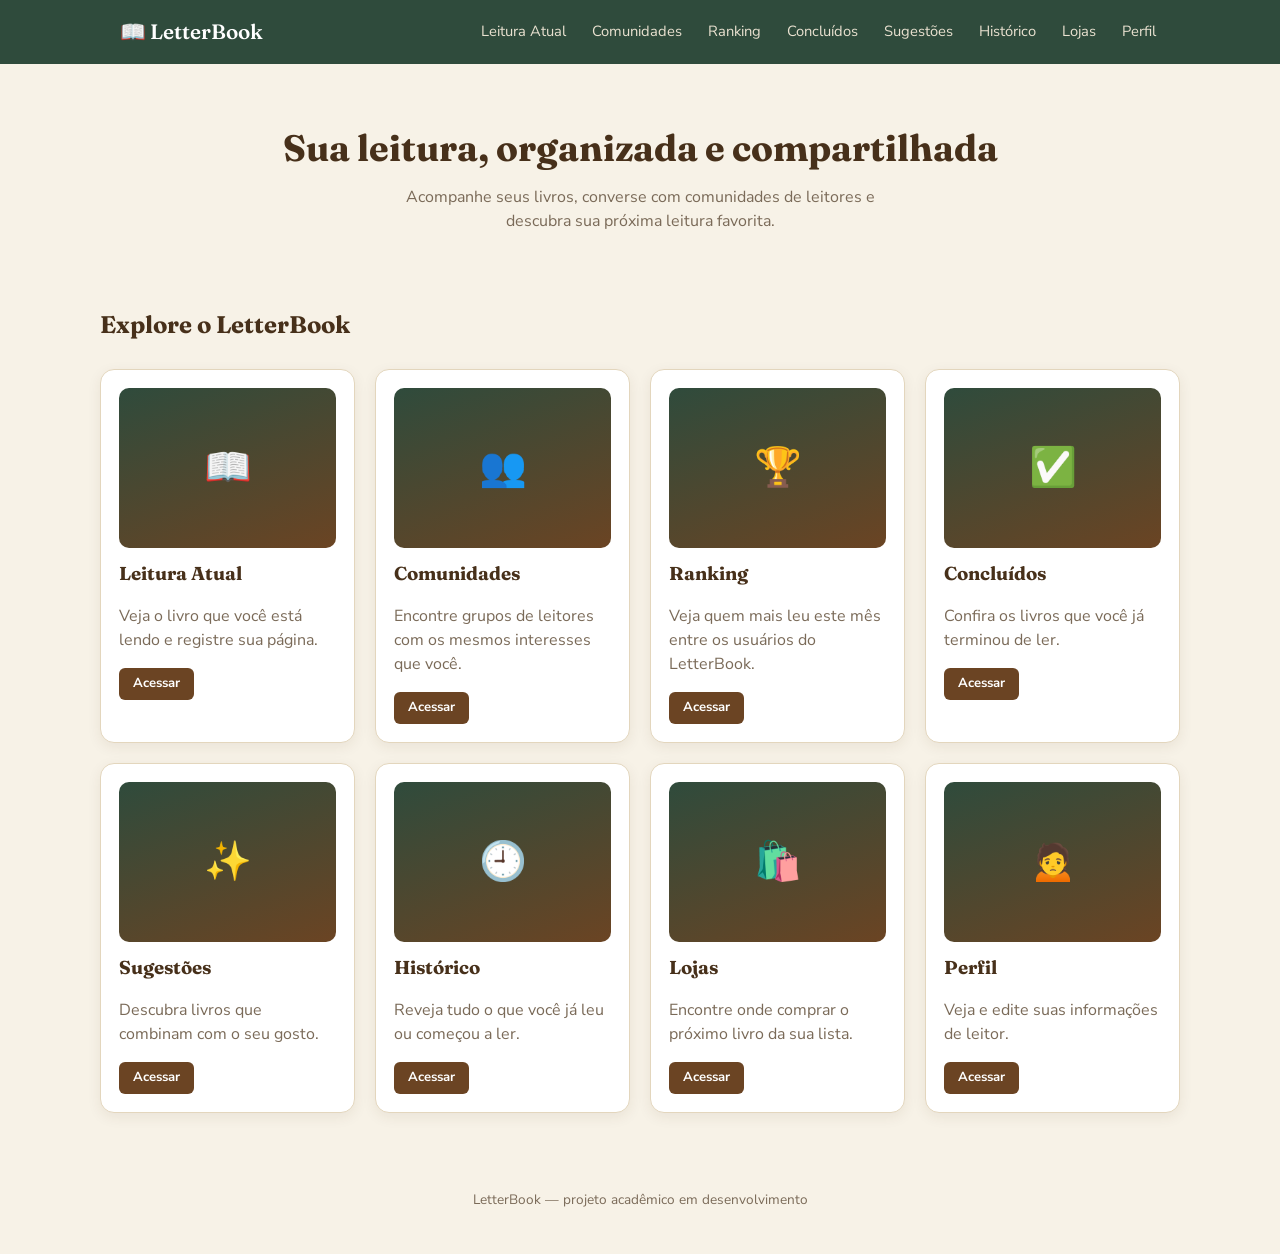
==== index.html @ 96f24688 "Primeiro commit do projeto" ====
<!DOCTYPE html>
<html lang="pt-br">
<head>
  <meta charset="UTF-8">
  <meta name="viewport" content="width=device-width, initial-scale=1.0">
  <title>LetterBook — Sua jornada de leitura</title>
  <link rel="stylesheet" href="css/style.css">
</head>
<body>

  <header class="navbar">
    <div class="nav-container">
      <a href="index.html" class="logo">📖 LetterBook</a>
      <nav class="nav-links" id="navLinks">
        <a href="pages/leitura.html">Leitura Atual</a>
        <a href="pages/comunidades.html">Comunidades</a>
        <a href="pages/ranking.html">Ranking</a>
        <a href="pages/concluidos.html">Concluídos</a>
        <a href="pages/sugestoes.html">Sugestões</a>
        <a href="pages/historico.html">Histórico</a>
        <a href="pages/lojas.html">Lojas</a>
        <a href="pages/perfil.html">Perfil</a>
      </nav>
      <button class="menu-toggle" id="menuToggle">☰</button>
    </div>
  </header>

  <section class="hero">
    <div class="container">
      <h1>Sua leitura, organizada e compartilhada</h1>
      <p>Acompanhe seus livros, converse com comunidades de leitores e descubra sua próxima leitura favorita.</p>
    </div>
  </section>

  <section class="section container">
    <div class="section-title">
      <h2>Explore o LetterBook</h2>
    </div>
    <div class="grid">

      <div class="card">
        <div class="card-cover">📖</div>
        <h3>Leitura Atual</h3>
        <p>Veja o livro que você está lendo e registre sua página.</p>
        <a href="pages/leitura.html" class="btn btn-small">Acessar</a>
      </div>

      <div class="card">
        <div class="card-cover">👥</div>
        <h3>Comunidades</h3>
        <p>Encontre grupos de leitores com os mesmos interesses que você.</p>
        <a href="pages/comunidades.html" class="btn btn-small">Acessar</a>
      </div>

      <div class="card">
        <div class="card-cover">🏆</div>
        <h3>Ranking</h3>
        <p>Veja quem mais leu este mês entre os usuários do LetterBook.</p>
        <a href="pages/ranking.html" class="btn btn-small">Acessar</a>
      </div>

      <div class="card">
        <div class="card-cover">✅</div>
        <h3>Concluídos</h3>
        <p>Confira os livros que você já terminou de ler.</p>
        <a href="pages/concluidos.html" class="btn btn-small">Acessar</a>
      </div>

      <div class="card">
        <div class="card-cover">✨</div>
        <h3>Sugestões</h3>
        <p>Descubra livros que combinam com o seu gosto.</p>
        <a href="pages/sugestoes.html" class="btn btn-small">Acessar</a>
      </div>

      <div class="card">
        <div class="card-cover">🕘</div>
        <h3>Histórico</h3>
        <p>Reveja tudo o que você já leu ou começou a ler.</p>
        <a href="pages/historico.html" class="btn btn-small">Acessar</a>
      </div>

      <div class="card">
        <div class="card-cover">🛍️</div>
        <h3>Lojas</h3>
        <p>Encontre onde comprar o próximo livro da sua lista.</p>
        <a href="pages/lojas.html" class="btn btn-small">Acessar</a>
      </div>

      <div class="card">
        <div class="card-cover">🙍</div>
        <h3>Perfil</h3>
        <p>Veja e edite suas informações de leitor.</p>
        <a href="pages/perfil.html" class="btn btn-small">Acessar</a>
      </div>

    </div>
  </section>

  <footer>
    <p>LetterBook — projeto acadêmico em desenvolvimento</p>
  </footer>

  <script src="js/script.js"></script>
</body>
</html>
---- css/style.css ----
/* ===== LetterBook — estilos gerais ===== */

@import url('https://fonts.googleapis.com/css2?family=Fraunces:wght@500;600;700&family=Nunito+Sans:wght@400;600;700&display=swap');

:root {
  --bg: #f7f2e7;
  --bg-card: #ffffff;
  --brown: #6b4423;
  --brown-dark: #47301a;
  --green: #2f4b3c;
  --gold: #c9a227;
  --text: #3a2e22;
  --text-light: #7a6a58;
  --border: #e3d6bd;
  --radius: 14px;
  --shadow: 0 4px 14px rgba(74, 51, 24, 0.08);
}

* {
  box-sizing: border-box;
}

body {
  margin: 0;
  background: var(--bg);
  color: var(--text);
  font-family: 'Nunito Sans', sans-serif;
  line-height: 1.5;
}

h1, h2, h3 {
  font-family: 'Fraunces', serif;
  color: var(--brown-dark);
  margin: 0 0 8px;
}

p {
  color: var(--text-light);
}

a {
  color: inherit;
  text-decoration: none;
}

img {
  max-width: 100%;
  display: block;
}

.container {
  max-width: 1080px;
  margin: 0 auto;
  padding: 0 20px;
}

/* ---- Navbar ---- */
.navbar {
  background: var(--green);
  position: sticky;
  top: 0;
  z-index: 10;
}

.nav-container {
  max-width: 1080px;
  margin: 0 auto;
  padding: 14px 20px;
  display: flex;
  align-items: center;
  justify-content: space-between;
}

.logo {
  font-family: 'Fraunces', serif;
  font-size: 1.3rem;
  font-weight: 600;
  color: #fff;
}

.nav-links {
  display: flex;
  gap: 18px;
  flex-wrap: wrap;
}

.nav-links a {
  color: #e9e1d0;
  font-size: 0.92rem;
  padding: 6px 4px;
  border-bottom: 2px solid transparent;
  transition: border-color 0.15s ease, color 0.15s ease;
}

.nav-links a:hover,
.nav-links a.active {
  color: #fff;
  border-bottom-color: var(--gold);
}

.menu-toggle {
  display: none;
  background: none;
  border: none;
  color: #fff;
  font-size: 1.4rem;
  cursor: pointer;
}

@media (max-width: 780px) {
  .menu-toggle {
    display: block;
  }
  .nav-links {
    display: none;
    width: 100%;
    flex-direction: column;
    gap: 10px;
    padding-top: 12px;
  }
  .nav-links.open {
    display: flex;
  }
  .nav-container {
    flex-wrap: wrap;
  }
}

/* ---- Hero ---- */
.hero {
  padding: 56px 0 40px;
  text-align: center;
}

.hero h1 {
  font-size: 2.3rem;
  margin-bottom: 10px;
}

.hero p {
  max-width: 520px;
  margin: 0 auto;
}

/* ---- Botões ---- */
.btn {
  display: inline-block;
  background: var(--brown);
  color: #fff;
  border: none;
  padding: 10px 20px;
  border-radius: 8px;
  font-family: 'Nunito Sans', sans-serif;
  font-weight: 700;
  font-size: 0.92rem;
  cursor: pointer;
  transition: background 0.15s ease;
}

.btn:hover {
  background: var(--brown-dark);
}

.btn-outline {
  background: transparent;
  color: var(--brown);
  border: 2px solid var(--brown);
}

.btn-outline:hover {
  background: var(--brown);
  color: #fff;
}

.btn-small {
  padding: 6px 14px;
  font-size: 0.82rem;
  border-radius: 6px;
}

/* ---- Seções e cards ---- */
.section {
  padding: 34px 0;
}

.section-title {
  display: flex;
  align-items: baseline;
  justify-content: space-between;
  margin-bottom: 18px;
}

.grid {
  display: grid;
  grid-template-columns: repeat(auto-fill, minmax(230px, 1fr));
  gap: 20px;
}

.card {
  background: var(--bg-card);
  border-radius: var(--radius);
  box-shadow: var(--shadow);
  border: 1px solid var(--border);
  padding: 18px;
}

.card-cover {
  width: 100%;
  height: 160px;
  border-radius: 10px;
  margin-bottom: 12px;
  display: flex;
  align-items: center;
  justify-content: center;
  font-size: 2.4rem;
  background: linear-gradient(160deg, var(--green), var(--brown));
  color: #f7f2e7;
}

.tag {
  display: inline-block;
  background: #f1e7d2;
  color: var(--brown-dark);
  font-size: 0.75rem;
  font-weight: 700;
  padding: 3px 10px;
  border-radius: 20px;
  margin-bottom: 8px;
}

/* ---- Leitura atual (PBI-01 / PBI-07) ---- */
.reading-panel {
  background: var(--bg-card);
  border-radius: var(--radius);
  box-shadow: var(--shadow);
  border: 1px solid var(--border);
  padding: 26px;
  display: grid;
  grid-template-columns: 140px 1fr;
  gap: 24px;
}

.reading-cover {
  width: 140px;
  height: 200px;
  border-radius: 10px;
  background: linear-gradient(160deg, var(--brown), var(--green));
  display: flex;
  align-items: center;
  justify-content: center;
  font-size: 2.6rem;
  color: #f7f2e7;
}

.progress-bar {
  width: 100%;
  height: 10px;
  background: #ecdfc4;
  border-radius: 20px;
  overflow: hidden;
  margin: 10px 0;
}

.progress-fill {
  height: 100%;
  background: var(--gold);
}

.field-row {
  display: flex;
  gap: 10px;
  align-items: center;
  margin-top: 14px;
  flex-wrap: wrap;
}

.field-row input {
  padding: 8px 12px;
  border-radius: 8px;
  border: 1px solid var(--border);
  font-family: inherit;
  width: 110px;
}

.session-box {
  margin-top: 18px;
  padding: 14px;
  border: 1px dashed var(--border);
  border-radius: 10px;
  color: var(--text-light);
  font-size: 0.88rem;
}

@media (max-width: 560px) {
  .reading-panel {
    grid-template-columns: 1fr;
  }
  .reading-cover {
    width: 100px;
    height: 140px;
  }
}

/* ---- Ranking ---- */
.podium {
  display: flex;
  justify-content: center;
  align-items: flex-end;
  gap: 14px;
  margin-bottom: 28px;
  flex-wrap: wrap;
}

.podium-item {
  background: var(--bg-card);
  border: 1px solid var(--border);
  border-radius: var(--radius);
  padding: 16px;
  text-align: center;
  width: 140px;
}

.podium-item.first {
  border-top: 4px solid var(--gold);
  transform: translateY(-10px);
}

table {
  width: 100%;
  border-collapse: collapse;
  background: var(--bg-card);
  border-radius: var(--radius);
  overflow: hidden;
  box-shadow: var(--shadow);
}

th, td {
  text-align: left;
  padding: 12px 16px;
  border-bottom: 1px solid var(--border);
}

th {
  background: #f1e7d2;
  color: var(--brown-dark);
  font-family: 'Fraunces', serif;
}

/* ---- Histórico ---- */
.history-item {
  display: flex;
  justify-content: space-between;
  align-items: center;
  background: var(--bg-card);
  border: 1px solid var(--border);
  border-radius: 10px;
  padding: 14px 18px;
  margin-bottom: 10px;
  flex-wrap: wrap;
  gap: 8px;
}

.status {
  font-size: 0.78rem;
  font-weight: 700;
  padding: 4px 12px;
  border-radius: 20px;
}

.status.lendo {
  background: #fdeecb;
  color: #8a5a00;
}

.status.concluido {
  background: #dcece1;
  color: var(--green);
}

/* ---- Perfil ---- */
.profile-header {
  display: flex;
  align-items: center;
  gap: 20px;
  flex-wrap: wrap;
}

.avatar {
  width: 96px;
  height: 96px;
  border-radius: 50%;
  background: linear-gradient(160deg, var(--gold), var(--brown));
  display: flex;
  align-items: center;
  justify-content: center;
  font-size: 2.2rem;
  color: #fff;
}

.stats-row {
  display: flex;
  gap: 28px;
  margin-top: 16px;
  flex-wrap: wrap;
}

.stat {
  text-align: center;
}

.stat strong {
  display: block;
  font-family: 'Fraunces', serif;
  font-size: 1.4rem;
  color: var(--brown-dark);
}

/* ---- Formulário simples (informações / edição) ---- */
.form-box {
  background: var(--bg-card);
  border: 1px solid var(--border);
  border-radius: var(--radius);
  padding: 22px;
  box-shadow: var(--shadow);
}

.form-row {
  margin-bottom: 14px;
}

.form-row label {
  display: block;
  font-size: 0.85rem;
  font-weight: 700;
  color: var(--text);
  margin-bottom: 4px;
}

.form-row input,
.form-row select {
  width: 100%;
  padding: 9px 12px;
  border-radius: 8px;
  border: 1px solid var(--border);
  font-family: inherit;
  background: #fdfaf3;
}

.form-row input:disabled {
  color: var(--text-light);
}

/* ---- Footer ---- */
footer {
  text-align: center;
  padding: 30px 20px;
  color: var(--text-light);
  font-size: 0.85rem;
}

.msg-feedback {
  margin-top: 10px;
  font-size: 0.85rem;
  font-weight: 700;
  color: var(--green);
  min-height: 1.2em;
}
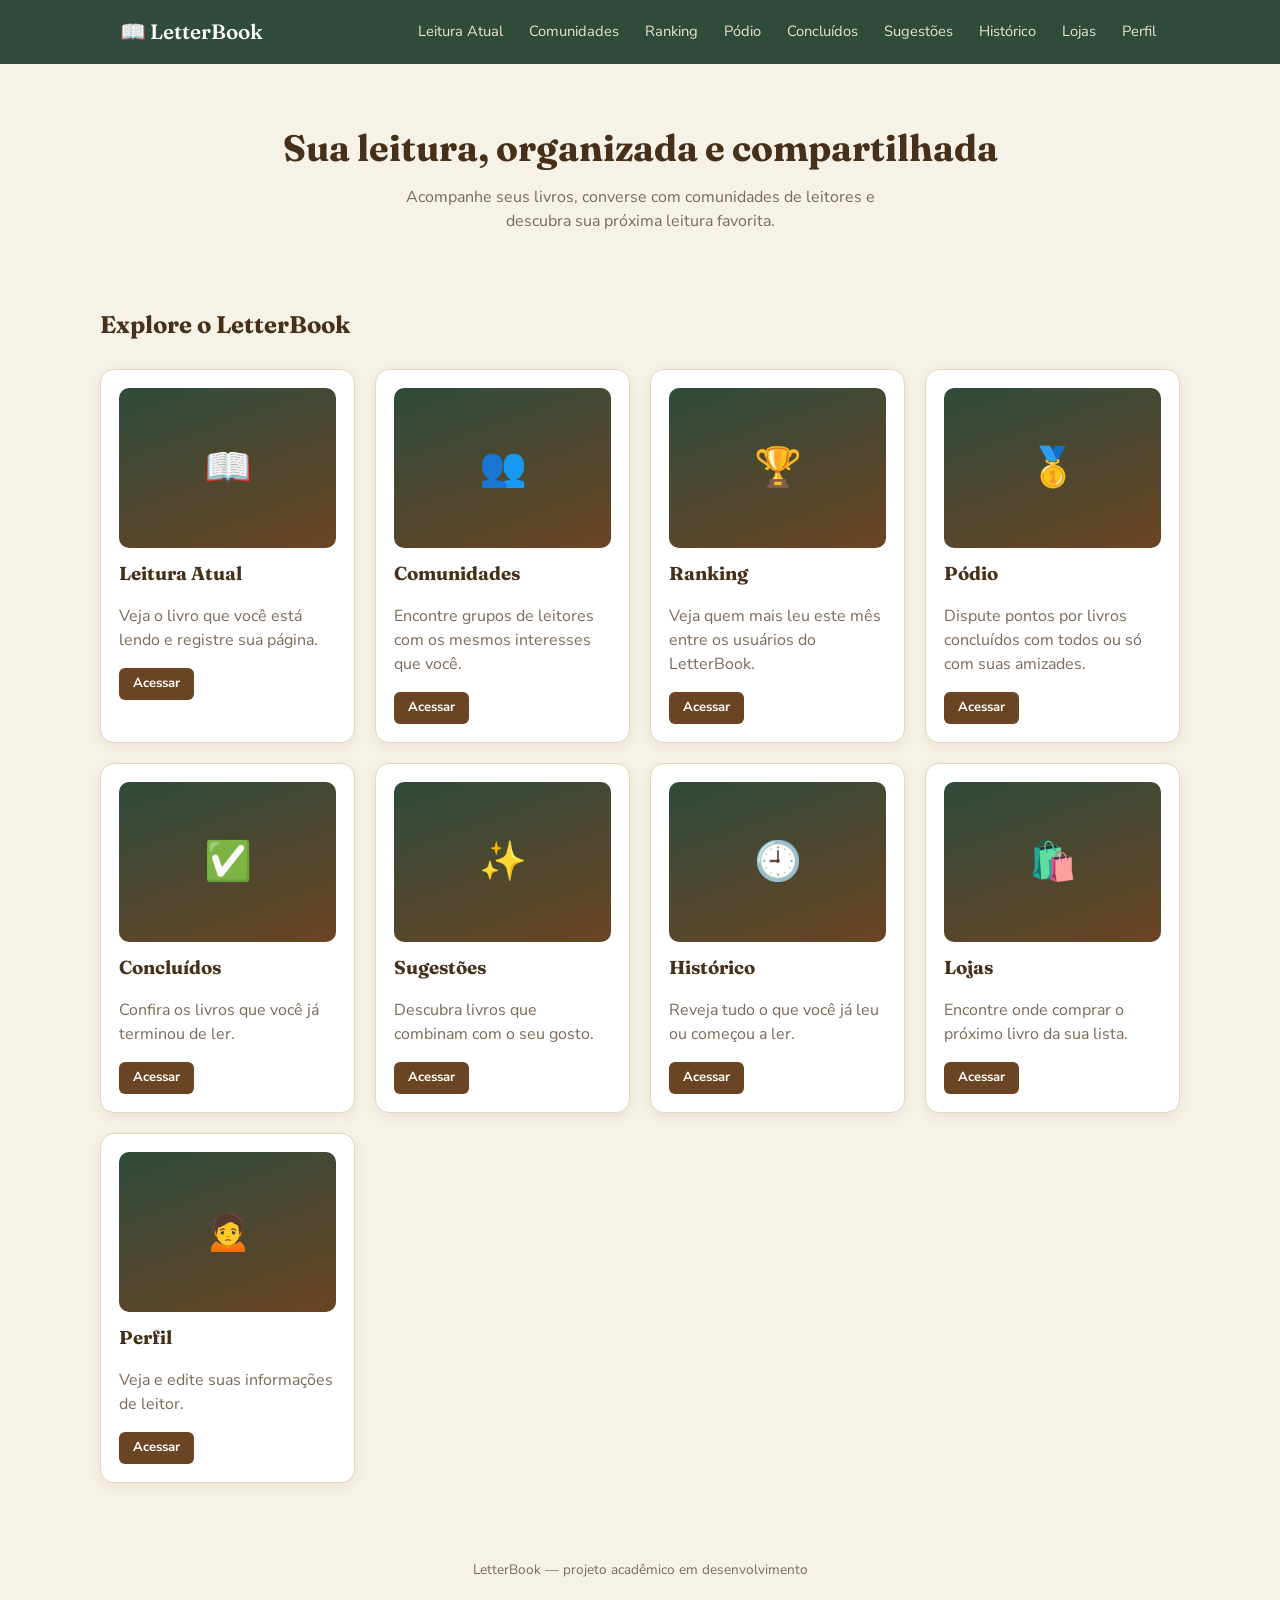
==== commit f48f394a: "PBI-04: Contabilizar os livros concluídos - Cria a aba Pódio (pages/podio.html) com link no menu e n" ====
--- a/index.html
+++ b/index.html
@@ -15,6 +15,7 @@
         <a href="pages/leitura.html">Leitura Atual</a>
         <a href="pages/comunidades.html">Comunidades</a>
         <a href="pages/ranking.html">Ranking</a>
+        <a href="pages/podio.html">Pódio</a>
         <a href="pages/concluidos.html">Concluídos</a>
         <a href="pages/sugestoes.html">Sugestões</a>
         <a href="pages/historico.html">Histórico</a>
@@ -57,6 +58,13 @@
         <h3>Ranking</h3>
         <p>Veja quem mais leu este mês entre os usuários do LetterBook.</p>
         <a href="pages/ranking.html" class="btn btn-small">Acessar</a>
+      </div>
+
+      <div class="card">
+        <div class="card-cover">🥇</div>
+        <h3>Pódio</h3>
+        <p>Dispute pontos por livros concluídos com todos ou só com suas amizades.</p>
+        <a href="pages/podio.html" class="btn btn-small">Acessar</a>
       </div>
 
       <div class="card">
--- a/css/style.css
+++ b/css/style.css
@@ -465,3 +465,33 @@
   color: var(--green);
   min-height: 1.2em;
 }
+
+/* ---- Pódio (PBI-04) ---- */
+.filter-row {
+  display: flex;
+  align-items: center;
+  gap: 10px;
+  flex-wrap: wrap;
+  margin: 18px 0 4px;
+}
+
+.filter-btn {
+  background: transparent;
+  color: var(--brown);
+  border: 2px solid var(--brown);
+}
+
+.filter-btn.active,
+.filter-btn:hover {
+  background: var(--brown);
+  color: #fff;
+}
+
+tr.row-you td {
+  background: #fbf3df;
+  font-weight: 700;
+}
+
+.table-scroll {
+  overflow-x: auto;
+}
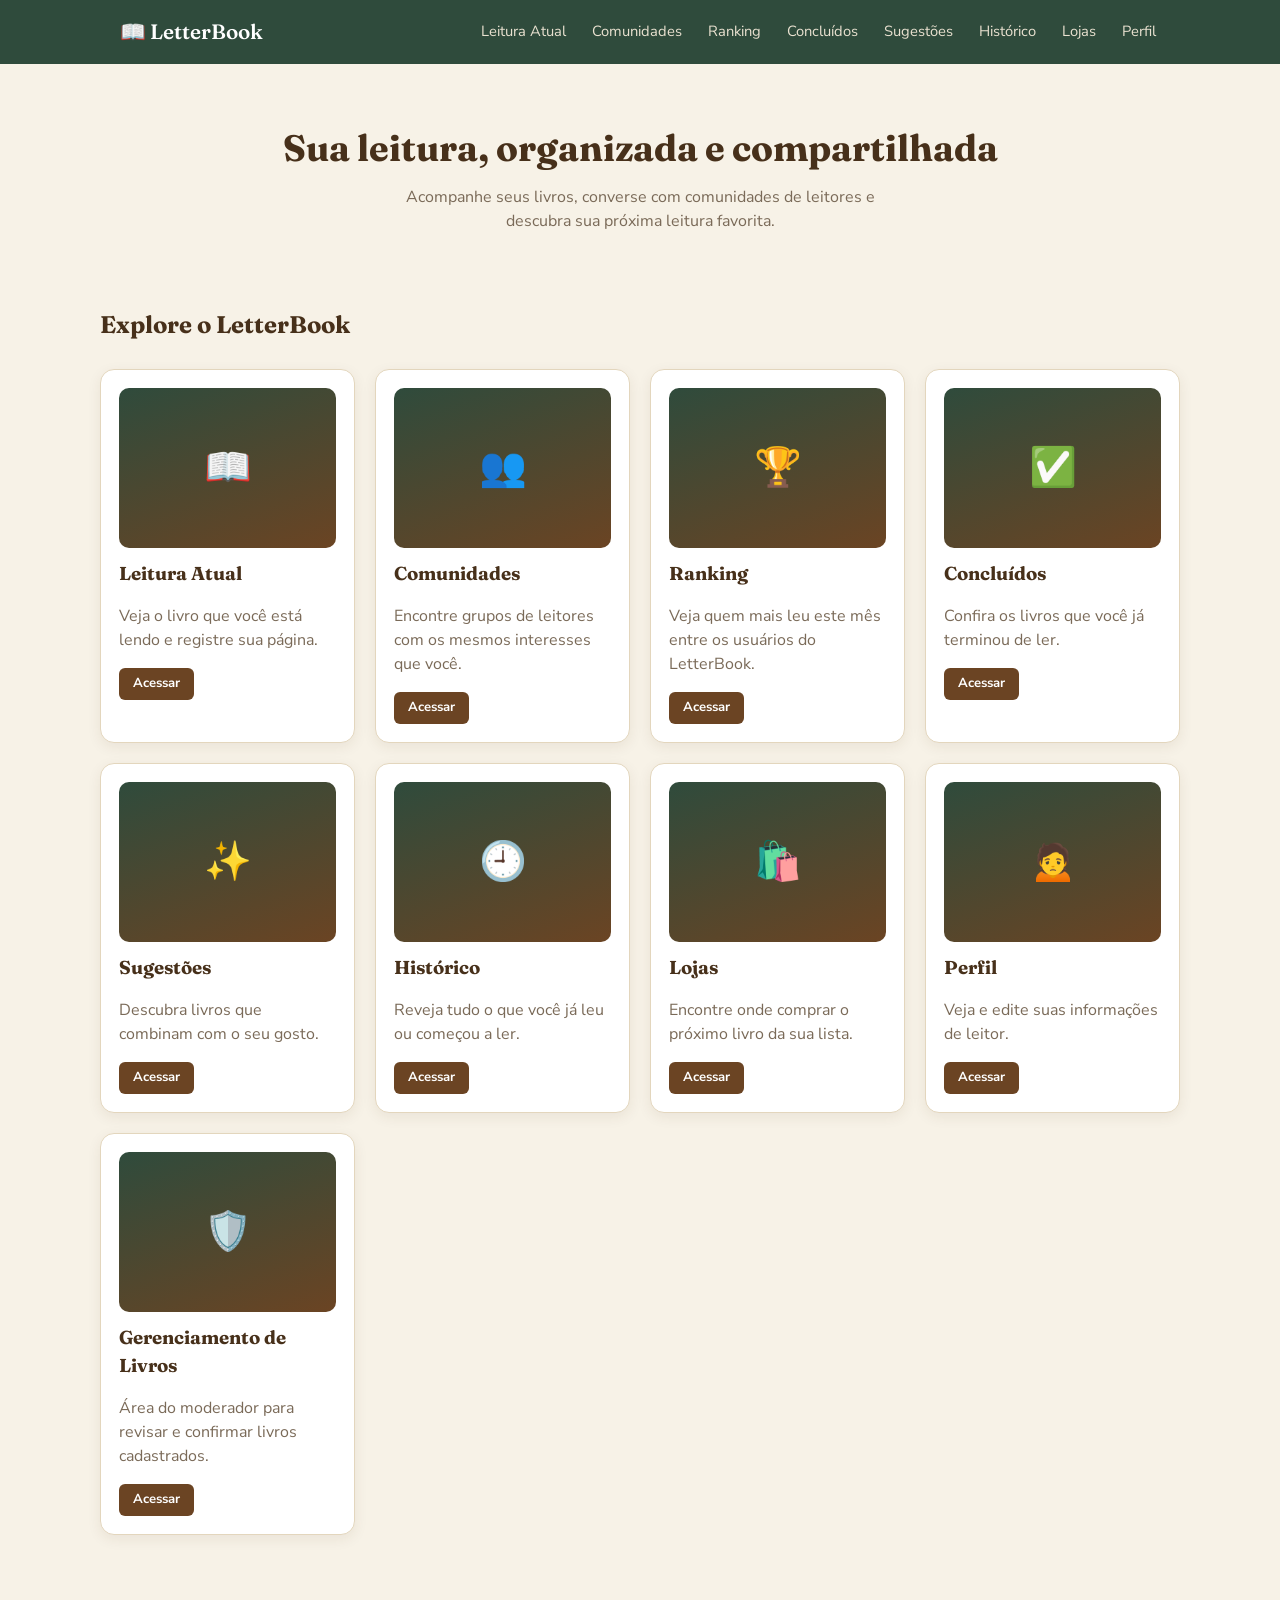
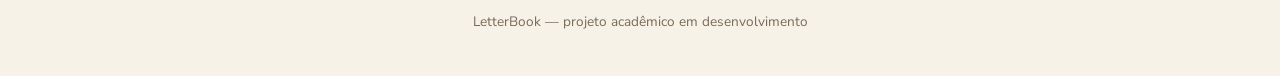
==== commit 837921e9: "pbi 05 e 06 implementa PBI-05 (sugestão de livro) e PBI-06 (revisão do moderador) com cenários de fa" ====
--- a/index.html
+++ b/index.html
@@ -15,7 +15,6 @@
         <a href="pages/leitura.html">Leitura Atual</a>
         <a href="pages/comunidades.html">Comunidades</a>
         <a href="pages/ranking.html">Ranking</a>
-        <a href="pages/podio.html">Pódio</a>
         <a href="pages/concluidos.html">Concluídos</a>
         <a href="pages/sugestoes.html">Sugestões</a>
         <a href="pages/historico.html">Histórico</a>
@@ -61,13 +60,6 @@
       </div>
 
       <div class="card">
-        <div class="card-cover">🥇</div>
-        <h3>Pódio</h3>
-        <p>Dispute pontos por livros concluídos com todos ou só com suas amizades.</p>
-        <a href="pages/podio.html" class="btn btn-small">Acessar</a>
-      </div>
-
-      <div class="card">
         <div class="card-cover">✅</div>
         <h3>Concluídos</h3>
         <p>Confira os livros que você já terminou de ler.</p>
@@ -102,6 +94,13 @@
         <a href="pages/perfil.html" class="btn btn-small">Acessar</a>
       </div>
 
+      <div class="card">
+        <div class="card-cover">🛡️</div>
+        <h3>Gerenciamento de Livros</h3>
+        <p>Área do moderador para revisar e confirmar livros cadastrados.</p>
+        <a href="pages/moderacao.html" class="btn btn-small">Acessar</a>
+      </div>
+
     </div>
   </section>
 
--- a/css/style.css
+++ b/css/style.css
@@ -466,32 +466,57 @@
   min-height: 1.2em;
 }
 
-/* ---- Pódio (PBI-04) ---- */
-.filter-row {
-  display: flex;
-  align-items: center;
+/* ---- Notificações (PBI-05) ---- */
+.notif-list {
+  display: flex;
+  flex-direction: column;
   gap: 10px;
-  flex-wrap: wrap;
-  margin: 18px 0 4px;
-}
-
-.filter-btn {
-  background: transparent;
-  color: var(--brown);
-  border: 2px solid var(--brown);
-}
-
-.filter-btn.active,
-.filter-btn:hover {
-  background: var(--brown);
-  color: #fff;
-}
-
-tr.row-you td {
-  background: #fbf3df;
-  font-weight: 700;
-}
-
-.table-scroll {
-  overflow-x: auto;
-}
+  margin: 14px 0;
+}
+
+.notif-item {
+  display: flex;
+  gap: 12px;
+  align-items: flex-start;
+  padding: 12px 14px;
+  border: 1px solid var(--border);
+  border-radius: 10px;
+  cursor: pointer;
+}
+
+.notif-item input {
+  margin-top: 4px;
+  accent-color: var(--brown);
+}
+
+.notif-item small {
+  display: block;
+  color: var(--text-light);
+}
+
+.notif-highlight {
+  padding: 14px;
+  border-radius: 10px;
+  background: #f1e7d2;
+  border-left: 4px solid var(--gold);
+}
+
+/* ---- Gerenciamento de livros (PBI-06) ---- */
+.review-panel {
+  margin-top: 20px;
+}
+
+.review-table {
+  box-shadow: none;
+  border: 1px solid var(--border);
+}
+
+.review-table th {
+  width: 40%;
+  font-size: 0.9rem;
+}
+
+/* Garante que elementos com o atributo hidden fiquem escondidos */
+[hidden] {
+  display: none !important;
+}
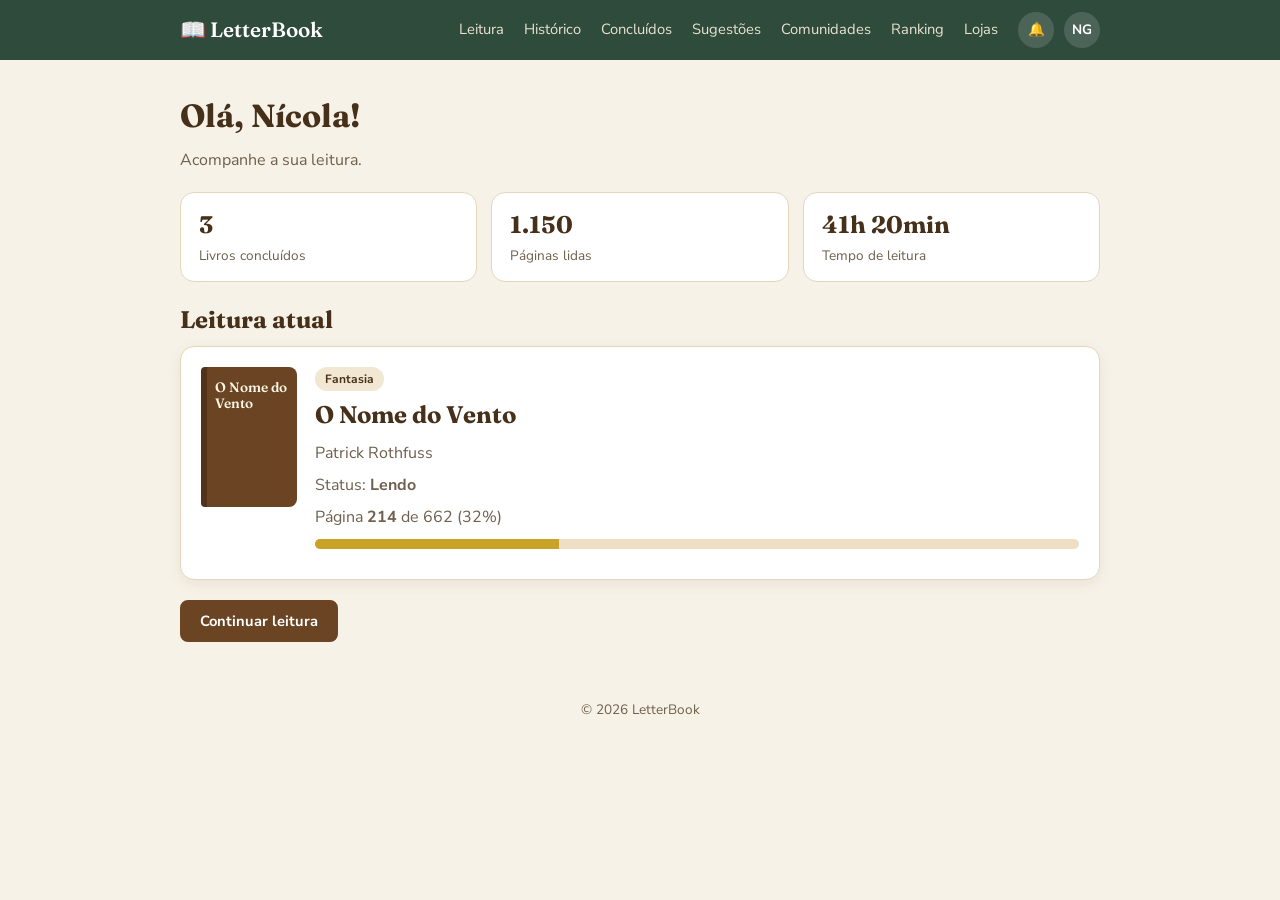
==== commit f1911186: "Novo commit" ====
--- a/index.html
+++ b/index.html
@@ -12,102 +12,44 @@
     <div class="nav-container">
       <a href="index.html" class="logo">📖 LetterBook</a>
       <nav class="nav-links" id="navLinks">
-        <a href="pages/leitura.html">Leitura Atual</a>
+        <a href="pages/leitura.html">Leitura</a>
+        <a href="pages/historico.html">Histórico</a>
+        <a href="pages/concluidos.html">Concluídos</a>
+        <a href="pages/sugestoes.html">Sugestões</a>
         <a href="pages/comunidades.html">Comunidades</a>
         <a href="pages/ranking.html">Ranking</a>
-        <a href="pages/concluidos.html">Concluídos</a>
-        <a href="pages/sugestoes.html">Sugestões</a>
-        <a href="pages/historico.html">Histórico</a>
         <a href="pages/lojas.html">Lojas</a>
-        <a href="pages/perfil.html">Perfil</a>
       </nav>
-      <button class="menu-toggle" id="menuToggle">☰</button>
+      <div class="nav-icons">
+        <a href="pages/notificacoes.html" class="nav-icon" title="Notificações" aria-label="Notificações">🔔<span class="nav-count" id="navBellCount" hidden>0</span></a>
+        <a href="pages/perfil.html" class="nav-icon" id="navAvatar" title="Meu perfil" aria-label="Meu perfil">NG</a>
+        <button class="menu-toggle" id="menuToggle" aria-label="Abrir menu">☰</button>
+      </div>
     </div>
   </header>
 
-  <section class="hero">
-    <div class="container">
-      <h1>Sua leitura, organizada e compartilhada</h1>
-      <p>Acompanhe seus livros, converse com comunidades de leitores e descubra sua próxima leitura favorita.</p>
+  <main class="section container">
+    <div class="section-title">
+      <h1 id="homeGreeting">Olá!</h1>
+      <p>Acompanhe a sua leitura.</p>
     </div>
-  </section>
 
-  <section class="section container">
-    <div class="section-title">
-      <h2>Explore o LetterBook</h2>
+    <div class="stats-row">
+      <div class="stat"><strong data-stat="livros">0</strong><span>Livros concluídos</span></div>
+      <div class="stat"><strong data-stat="paginas">0</strong><span>Páginas lidas</span></div>
+      <div class="stat"><strong data-stat="tempo">0min</strong><span>Tempo de leitura</span></div>
     </div>
-    <div class="grid">
 
-      <div class="card">
-        <div class="card-cover">📖</div>
-        <h3>Leitura Atual</h3>
-        <p>Veja o livro que você está lendo e registre sua página.</p>
-        <a href="pages/leitura.html" class="btn btn-small">Acessar</a>
-      </div>
-
-      <div class="card">
-        <div class="card-cover">👥</div>
-        <h3>Comunidades</h3>
-        <p>Encontre grupos de leitores com os mesmos interesses que você.</p>
-        <a href="pages/comunidades.html" class="btn btn-small">Acessar</a>
-      </div>
-
-      <div class="card">
-        <div class="card-cover">🏆</div>
-        <h3>Ranking</h3>
-        <p>Veja quem mais leu este mês entre os usuários do LetterBook.</p>
-        <a href="pages/ranking.html" class="btn btn-small">Acessar</a>
-      </div>
-
-      <div class="card">
-        <div class="card-cover">✅</div>
-        <h3>Concluídos</h3>
-        <p>Confira os livros que você já terminou de ler.</p>
-        <a href="pages/concluidos.html" class="btn btn-small">Acessar</a>
-      </div>
-
-      <div class="card">
-        <div class="card-cover">✨</div>
-        <h3>Sugestões</h3>
-        <p>Descubra livros que combinam com o seu gosto.</p>
-        <a href="pages/sugestoes.html" class="btn btn-small">Acessar</a>
-      </div>
-
-      <div class="card">
-        <div class="card-cover">🕘</div>
-        <h3>Histórico</h3>
-        <p>Reveja tudo o que você já leu ou começou a ler.</p>
-        <a href="pages/historico.html" class="btn btn-small">Acessar</a>
-      </div>
-
-      <div class="card">
-        <div class="card-cover">🛍️</div>
-        <h3>Lojas</h3>
-        <p>Encontre onde comprar o próximo livro da sua lista.</p>
-        <a href="pages/lojas.html" class="btn btn-small">Acessar</a>
-      </div>
-
-      <div class="card">
-        <div class="card-cover">🙍</div>
-        <h3>Perfil</h3>
-        <p>Veja e edite suas informações de leitor.</p>
-        <a href="pages/perfil.html" class="btn btn-small">Acessar</a>
-      </div>
-
-      <div class="card">
-        <div class="card-cover">🛡️</div>
-        <h3>Gerenciamento de Livros</h3>
-        <p>Área do moderador para revisar e confirmar livros cadastrados.</p>
-        <a href="pages/moderacao.html" class="btn btn-small">Acessar</a>
-      </div>
-
-    </div>
-  </section>
+    <h2>Leitura atual</h2>
+    <div class="card reading-panel" id="readingPanel"></div>
+    <a href="pages/leitura.html" class="btn">Continuar leitura</a>
+  </main>
 
   <footer>
-    <p>LetterBook — projeto acadêmico em desenvolvimento</p>
+    <p>© 2026 LetterBook</p>
   </footer>
 
+  <script src="js/dados.js"></script>
   <script src="js/script.js"></script>
 </body>
 </html>
--- a/css/style.css
+++ b/css/style.css
@@ -10,8 +10,12 @@
   --green: #2f4b3c;
   --gold: #c9a227;
   --text: #3a2e22;
-  --text-light: #7a6a58;
+  --text-light: #6f5f4d;
   --border: #e3d6bd;
+  --error: #a83232;
+  --error-bg: #fbeaea;
+  --success: #2f6b4a;
+  --success-bg: #e6f2ea;
   --radius: 14px;
   --shadow: 0 4px 14px rgba(74, 51, 24, 0.08);
 }
@@ -36,6 +40,7 @@
 
 p {
   color: var(--text-light);
+  margin: 0 0 8px;
 }
 
 a {
@@ -43,13 +48,17 @@
   text-decoration: none;
 }
 
-img {
-  max-width: 100%;
-  display: block;
+button, input, textarea {
+  font-family: inherit;
+  font-size: inherit;
+}
+
+[hidden] {
+  display: none !important;
 }
 
 .container {
-  max-width: 1080px;
+  max-width: 960px;
   margin: 0 auto;
   padding: 0 20px;
 }
@@ -63,12 +72,13 @@
 }
 
 .nav-container {
-  max-width: 1080px;
+  max-width: 960px;
   margin: 0 auto;
-  padding: 14px 20px;
-  display: flex;
-  align-items: center;
-  justify-content: space-between;
+  padding: 12px 20px;
+  display: flex;
+  align-items: center;
+  gap: 18px;
+  flex-wrap: wrap;
 }
 
 .logo {
@@ -76,26 +86,64 @@
   font-size: 1.3rem;
   font-weight: 600;
   color: #fff;
+  margin-right: auto;
 }
 
 .nav-links {
   display: flex;
-  gap: 18px;
-  flex-wrap: wrap;
+  gap: 16px;
 }
 
 .nav-links a {
   color: #e9e1d0;
   font-size: 0.92rem;
-  padding: 6px 4px;
+  padding: 6px 2px;
   border-bottom: 2px solid transparent;
-  transition: border-color 0.15s ease, color 0.15s ease;
 }
 
 .nav-links a:hover,
 .nav-links a.active {
   color: #fff;
   border-bottom-color: var(--gold);
+}
+
+.nav-icons {
+  display: flex;
+  align-items: center;
+  gap: 10px;
+}
+
+/* Sino de notificações e ícone do perfil (PBI-10) */
+.nav-icon {
+  position: relative;
+  width: 36px;
+  height: 36px;
+  border-radius: 50%;
+  background: rgba(255, 255, 255, 0.14);
+  color: #fff;
+  font-size: 0.85rem;
+  font-weight: 700;
+  display: flex;
+  align-items: center;
+  justify-content: center;
+}
+
+.nav-icon:hover,
+.nav-icon.active {
+  background: var(--gold);
+}
+
+.nav-count {
+  position: absolute;
+  top: -4px;
+  right: -4px;
+  min-width: 18px;
+  padding: 0 4px;
+  border-radius: 10px;
+  background: var(--error);
+  font-size: 0.7rem;
+  line-height: 18px;
+  text-align: center;
 }
 
 .menu-toggle {
@@ -107,39 +155,34 @@
   cursor: pointer;
 }
 
-@media (max-width: 780px) {
+@media (max-width: 860px) {
   .menu-toggle {
     display: block;
   }
   .nav-links {
     display: none;
+    order: 3;
     width: 100%;
     flex-direction: column;
-    gap: 10px;
-    padding-top: 12px;
+    gap: 6px;
   }
   .nav-links.open {
     display: flex;
   }
-  .nav-container {
-    flex-wrap: wrap;
-  }
-}
-
-/* ---- Hero ---- */
-.hero {
-  padding: 56px 0 40px;
-  text-align: center;
-}
-
-.hero h1 {
-  font-size: 2.3rem;
-  margin-bottom: 10px;
-}
-
-.hero p {
-  max-width: 520px;
-  margin: 0 auto;
+}
+
+/* ---- Títulos das páginas ---- */
+.section {
+  padding-top: 32px;
+  padding-bottom: 32px;
+}
+
+.section-title {
+  margin-bottom: 20px;
+}
+
+.section-title p {
+  margin: 0;
 }
 
 /* ---- Botões ---- */
@@ -147,111 +190,207 @@
   display: inline-block;
   background: var(--brown);
   color: #fff;
-  border: none;
-  padding: 10px 20px;
+  border: 2px solid var(--brown);
+  padding: 8px 18px;
   border-radius: 8px;
-  font-family: 'Nunito Sans', sans-serif;
   font-weight: 700;
   font-size: 0.92rem;
   cursor: pointer;
-  transition: background 0.15s ease;
 }
 
 .btn:hover {
   background: var(--brown-dark);
+  border-color: var(--brown-dark);
 }
 
 .btn-outline {
   background: transparent;
   color: var(--brown);
-  border: 2px solid var(--brown);
-}
-
-.btn-outline:hover {
+}
+
+.btn-outline:hover,
+.btn-outline.active {
   background: var(--brown);
+  border-color: var(--brown);
   color: #fff;
 }
 
 .btn-small {
-  padding: 6px 14px;
+  padding: 5px 14px;
   font-size: 0.82rem;
   border-radius: 6px;
 }
 
-/* ---- Seções e cards ---- */
-.section {
-  padding: 34px 0;
-}
-
-.section-title {
-  display: flex;
-  align-items: baseline;
-  justify-content: space-between;
-  margin-bottom: 18px;
+.btn:disabled {
+  opacity: 0.45;
+  cursor: not-allowed;
+}
+
+.btn-row {
+  display: flex;
+  gap: 10px;
+  flex-wrap: wrap;
+  margin-top: 12px;
+}
+
+/* ---- Cards e grades ---- */
+.card {
+  background: var(--bg-card);
+  border: 1px solid var(--border);
+  border-radius: var(--radius);
+  box-shadow: var(--shadow);
+  padding: 20px;
+  margin-bottom: 20px;
 }
 
 .grid {
   display: grid;
-  grid-template-columns: repeat(auto-fill, minmax(230px, 1fr));
+  grid-template-columns: repeat(auto-fill, minmax(280px, 1fr));
   gap: 20px;
 }
 
-.card {
-  background: var(--bg-card);
-  border-radius: var(--radius);
-  box-shadow: var(--shadow);
-  border: 1px solid var(--border);
-  padding: 18px;
-}
-
-.card-cover {
-  width: 100%;
-  height: 160px;
-  border-radius: 10px;
-  margin-bottom: 12px;
-  display: flex;
-  align-items: center;
-  justify-content: center;
-  font-size: 2.4rem;
-  background: linear-gradient(160deg, var(--green), var(--brown));
-  color: #f7f2e7;
+.grid .card {
+  margin: 0;
+}
+
+.two-col {
+  display: grid;
+  grid-template-columns: 1fr 1fr;
+  gap: 20px;
+  align-items: start;
+}
+
+@media (max-width: 700px) {
+  .two-col {
+    grid-template-columns: 1fr;
+    gap: 0;
+  }
 }
 
 .tag {
   display: inline-block;
   background: #f1e7d2;
   color: var(--brown-dark);
+  font-family: 'Nunito Sans', sans-serif;
   font-size: 0.75rem;
   font-weight: 700;
   padding: 3px 10px;
   border-radius: 20px;
-  margin-bottom: 8px;
-}
-
-/* ---- Leitura atual (PBI-01 / PBI-07) ---- */
+  margin-bottom: 6px;
+  vertical-align: middle;
+}
+
+.status {
+  display: inline-block;
+  font-size: 0.78rem;
+  font-weight: 700;
+  padding: 4px 12px;
+  border-radius: 20px;
+  white-space: nowrap;
+}
+
+.status.lendo {
+  background: #fdeecb;
+  color: #8a5a00;
+}
+
+.status.concluido {
+  background: #dcece1;
+  color: var(--green);
+}
+
+.status.pendente {
+  background: var(--error-bg);
+  color: var(--error);
+}
+
+/* ---- Mensagens de sucesso e de erro ---- */
+.msg-feedback {
+  margin: 12px 0;
+  padding: 10px 14px;
+  border-radius: 8px;
+  font-size: 0.9rem;
+  font-weight: 700;
+}
+
+.msg-feedback:empty {
+  display: none;
+}
+
+.msg-feedback.is-success {
+  background: var(--success-bg);
+  color: var(--success);
+}
+
+.msg-feedback.is-success::before {
+  content: "✓ ";
+}
+
+.msg-feedback.is-error {
+  background: var(--error-bg);
+  color: var(--error);
+}
+
+.msg-feedback.is-error::before {
+  content: "⚠ ";
+}
+
+/* ---- Números do usuário ---- */
+.stats-row {
+  display: flex;
+  gap: 14px;
+  flex-wrap: wrap;
+  margin-bottom: 20px;
+}
+
+.stat {
+  flex: 1;
+  min-width: 140px;
+  background: var(--bg-card);
+  border: 1px solid var(--border);
+  border-radius: var(--radius);
+  padding: 14px 18px;
+}
+
+.stat strong {
+  display: block;
+  font-family: 'Fraunces', serif;
+  font-size: 1.5rem;
+  color: var(--brown-dark);
+}
+
+.stat span {
+  color: var(--text-light);
+  font-size: 0.85rem;
+}
+
+/* ---- Livros ---- */
+.cover {
+  flex-shrink: 0;
+  width: 96px;
+  height: 140px;
+  border-radius: 4px 8px 8px 4px;
+  border-left: 6px solid rgba(0, 0, 0, 0.25);
+  padding: 12px 8px;
+  color: #fbf5e6;
+  font-family: 'Fraunces', serif;
+  font-size: 0.85rem;
+  font-weight: 600;
+  line-height: 1.2;
+  overflow: hidden;
+}
+
+.book-card,
 .reading-panel {
-  background: var(--bg-card);
-  border-radius: var(--radius);
-  box-shadow: var(--shadow);
-  border: 1px solid var(--border);
-  padding: 26px;
-  display: grid;
-  grid-template-columns: 140px 1fr;
-  gap: 24px;
-}
-
-.reading-cover {
-  width: 140px;
-  height: 200px;
-  border-radius: 10px;
-  background: linear-gradient(160deg, var(--brown), var(--green));
-  display: flex;
-  align-items: center;
-  justify-content: center;
-  font-size: 2.6rem;
-  color: #f7f2e7;
-}
-
+  display: flex;
+  gap: 18px;
+}
+
+.reading-info {
+  flex: 1;
+}
+
+/* ---- Leitura atual (PBI-01 / PBI-07 / PBI-08) ---- */
 .progress-bar {
   width: 100%;
   height: 10px;
@@ -266,84 +405,40 @@
   background: var(--gold);
 }
 
+.session-clock {
+  font-family: 'Fraunces', serif;
+  font-size: 2.2rem;
+  font-weight: 600;
+  color: var(--brown-dark);
+  font-variant-numeric: tabular-nums;
+}
+
 .field-row {
   display: flex;
   gap: 10px;
   align-items: center;
-  margin-top: 14px;
   flex-wrap: wrap;
-}
-
-.field-row input {
+  margin-top: 12px;
+}
+
+input[type="number"],
+input[type="text"],
+textarea {
   padding: 8px 12px;
   border-radius: 8px;
   border: 1px solid var(--border);
-  font-family: inherit;
+  background: #fdfaf3;
+  color: var(--text);
+}
+
+.field-row input {
   width: 110px;
 }
 
-.session-box {
-  margin-top: 18px;
-  padding: 14px;
-  border: 1px dashed var(--border);
-  border-radius: 10px;
-  color: var(--text-light);
-  font-size: 0.88rem;
-}
-
-@media (max-width: 560px) {
-  .reading-panel {
-    grid-template-columns: 1fr;
-  }
-  .reading-cover {
-    width: 100px;
-    height: 140px;
-  }
-}
-
-/* ---- Ranking ---- */
-.podium {
-  display: flex;
-  justify-content: center;
-  align-items: flex-end;
-  gap: 14px;
-  margin-bottom: 28px;
-  flex-wrap: wrap;
-}
-
-.podium-item {
-  background: var(--bg-card);
-  border: 1px solid var(--border);
-  border-radius: var(--radius);
-  padding: 16px;
-  text-align: center;
-  width: 140px;
-}
-
-.podium-item.first {
-  border-top: 4px solid var(--gold);
-  transform: translateY(-10px);
-}
-
-table {
-  width: 100%;
-  border-collapse: collapse;
-  background: var(--bg-card);
-  border-radius: var(--radius);
-  overflow: hidden;
-  box-shadow: var(--shadow);
-}
-
-th, td {
-  text-align: left;
-  padding: 12px 16px;
-  border-bottom: 1px solid var(--border);
-}
-
-th {
-  background: #f1e7d2;
-  color: var(--brown-dark);
-  font-family: 'Fraunces', serif;
+.divider {
+  border: none;
+  border-top: 1px solid var(--border);
+  margin: 18px 0;
 }
 
 /* ---- Histórico ---- */
@@ -351,172 +446,182 @@
   display: flex;
   justify-content: space-between;
   align-items: center;
+  gap: 8px;
+  flex-wrap: wrap;
   background: var(--bg-card);
   border: 1px solid var(--border);
   border-radius: 10px;
   padding: 14px 18px;
   margin-bottom: 10px;
-  flex-wrap: wrap;
+}
+
+.history-item p {
+  margin: 2px 0 0;
+}
+
+/* ---- Listas simples (membros, amizades, notificações) ---- */
+.simple-list {
+  list-style: none;
+  margin: 0;
+  padding: 0;
+}
+
+.simple-list li {
+  display: flex;
+  justify-content: space-between;
+  align-items: center;
+  gap: 10px;
+  padding: 8px 0;
+  border-bottom: 1px solid var(--border);
+}
+
+.simple-list li:last-child {
+  border-bottom: none;
+}
+
+.simple-list .tag {
+  margin: 0 0 0 6px;
+}
+
+/* ---- Comunidades (PBI-02) ---- */
+.post {
+  padding: 10px 0;
+  border-bottom: 1px solid var(--border);
+}
+
+.post:last-child {
+  border-bottom: none;
+}
+
+.post p {
+  margin: 0;
+  color: var(--text);
+}
+
+/* ---- Ranking (PBI-03 / PBI-04) ---- */
+.tabs {
+  display: flex;
   gap: 8px;
-}
-
-.status {
-  font-size: 0.78rem;
-  font-weight: 700;
-  padding: 4px 12px;
-  border-radius: 20px;
-}
-
-.status.lendo {
-  background: #fdeecb;
-  color: #8a5a00;
-}
-
-.status.concluido {
-  background: #dcece1;
-  color: var(--green);
-}
-
-/* ---- Perfil ---- */
-.profile-header {
-  display: flex;
-  align-items: center;
-  gap: 20px;
-  flex-wrap: wrap;
-}
-
-.avatar {
-  width: 96px;
-  height: 96px;
-  border-radius: 50%;
-  background: linear-gradient(160deg, var(--gold), var(--brown));
-  display: flex;
-  align-items: center;
+  margin-bottom: 20px;
+}
+
+.podium {
+  display: flex;
   justify-content: center;
-  font-size: 2.2rem;
-  color: #fff;
-}
-
-.stats-row {
-  display: flex;
-  gap: 28px;
-  margin-top: 16px;
-  flex-wrap: wrap;
-}
-
-.stat {
-  text-align: center;
-}
-
-.stat strong {
-  display: block;
-  font-family: 'Fraunces', serif;
-  font-size: 1.4rem;
-  color: var(--brown-dark);
-}
-
-/* ---- Formulário simples (informações / edição) ---- */
-.form-box {
+  align-items: flex-end;
+  gap: 10px;
+  margin: 24px 0;
+}
+
+.podium-item {
+  flex: 1;
+  min-width: 0;
+  max-width: 180px;
   background: var(--bg-card);
   border: 1px solid var(--border);
   border-radius: var(--radius);
-  padding: 22px;
-  box-shadow: var(--shadow);
+  padding: 14px 8px;
+  text-align: center;
+}
+
+.podium-item p {
+  margin: 0;
+}
+
+.podium-item.first {
+  border-top: 4px solid var(--gold);
+  transform: translateY(-10px);
+}
+
+.medal {
+  font-size: 1.8rem;
+}
+
+.table-wrap {
+  overflow-x: auto;
+}
+
+table {
+  width: 100%;
+  border-collapse: collapse;
+  background: var(--bg-card);
+  border: 1px solid var(--border);
+}
+
+th, td {
+  text-align: left;
+  padding: 10px 14px;
+  border-bottom: 1px solid var(--border);
+}
+
+thead th {
+  background: #f1e7d2;
+  color: var(--brown-dark);
+}
+
+/* ---- Notificações (PBI-05) ---- */
+.setting-row {
+  display: flex;
+  align-items: center;
+  gap: 12px;
+  padding: 10px 0;
+  border-bottom: 1px solid var(--border);
+  cursor: pointer;
+}
+
+.setting-row input {
+  width: 18px;
+  height: 18px;
+  accent-color: var(--green);
+}
+
+/* ---- Gerenciamento de livros (PBI-06) ---- */
+.pending {
+  color: var(--error);
+  font-weight: 700;
+}
+
+/* ---- Perfil (PBI-10) ---- */
+.profile-header {
+  display: flex;
+  align-items: center;
+  gap: 18px;
+  flex-wrap: wrap;
+}
+
+.avatar {
+  width: 80px;
+  height: 80px;
+  border-radius: 50%;
+  background: linear-gradient(160deg, var(--gold), var(--brown));
+  color: #fff;
+  font-family: 'Fraunces', serif;
+  font-size: 1.7rem;
+  display: flex;
+  align-items: center;
+  justify-content: center;
 }
 
 .form-row {
-  margin-bottom: 14px;
+  margin-bottom: 12px;
 }
 
 .form-row label {
   display: block;
   font-size: 0.85rem;
   font-weight: 700;
-  color: var(--text);
   margin-bottom: 4px;
 }
 
 .form-row input,
-.form-row select {
+.form-row textarea {
   width: 100%;
-  padding: 9px 12px;
-  border-radius: 8px;
-  border: 1px solid var(--border);
-  font-family: inherit;
-  background: #fdfaf3;
-}
-
-.form-row input:disabled {
-  color: var(--text-light);
 }
 
 /* ---- Footer ---- */
 footer {
   text-align: center;
-  padding: 30px 20px;
+  padding: 26px 20px;
   color: var(--text-light);
   font-size: 0.85rem;
 }
-
-.msg-feedback {
-  margin-top: 10px;
-  font-size: 0.85rem;
-  font-weight: 700;
-  color: var(--green);
-  min-height: 1.2em;
-}
-
-/* ---- Notificações (PBI-05) ---- */
-.notif-list {
-  display: flex;
-  flex-direction: column;
-  gap: 10px;
-  margin: 14px 0;
-}
-
-.notif-item {
-  display: flex;
-  gap: 12px;
-  align-items: flex-start;
-  padding: 12px 14px;
-  border: 1px solid var(--border);
-  border-radius: 10px;
-  cursor: pointer;
-}
-
-.notif-item input {
-  margin-top: 4px;
-  accent-color: var(--brown);
-}
-
-.notif-item small {
-  display: block;
-  color: var(--text-light);
-}
-
-.notif-highlight {
-  padding: 14px;
-  border-radius: 10px;
-  background: #f1e7d2;
-  border-left: 4px solid var(--gold);
-}
-
-/* ---- Gerenciamento de livros (PBI-06) ---- */
-.review-panel {
-  margin-top: 20px;
-}
-
-.review-table {
-  box-shadow: none;
-  border: 1px solid var(--border);
-}
-
-.review-table th {
-  width: 40%;
-  font-size: 0.9rem;
-}
-
-/* Garante que elementos com o atributo hidden fiquem escondidos */
-[hidden] {
-  display: none !important;
-}
